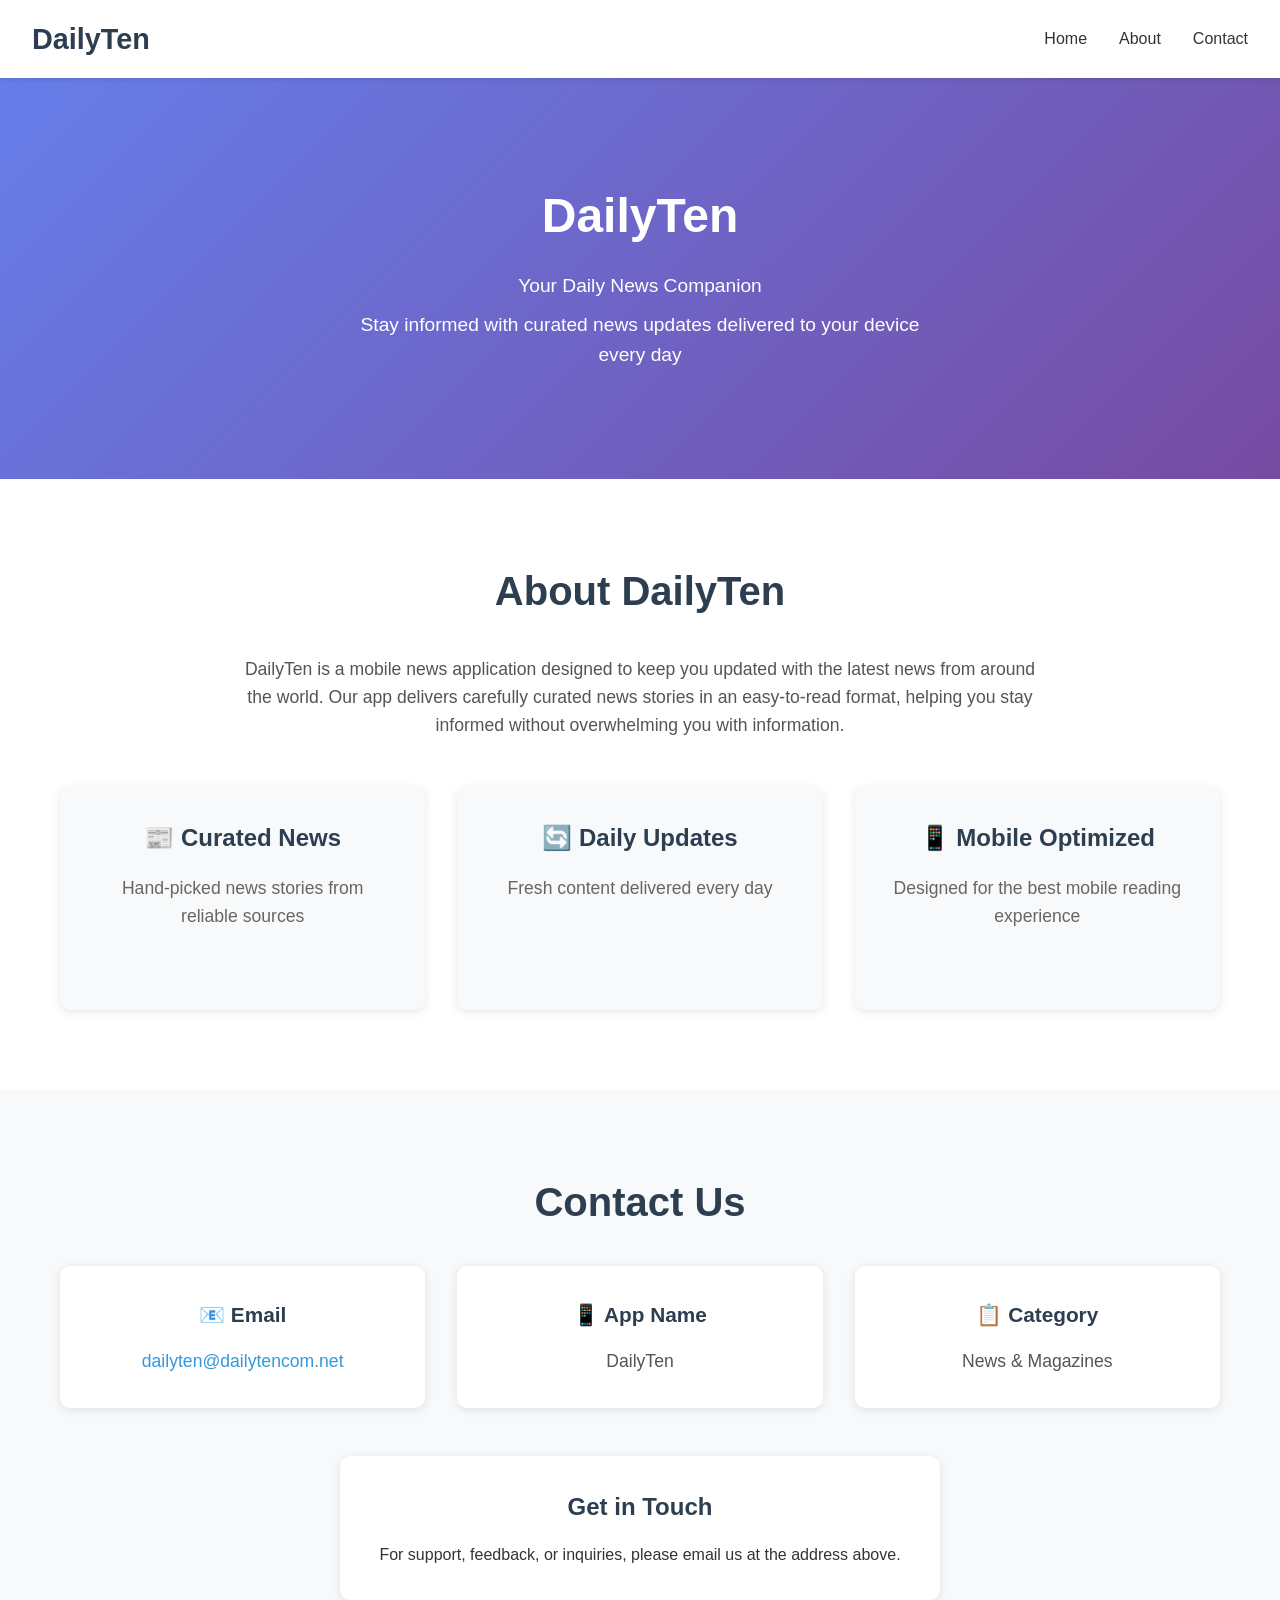
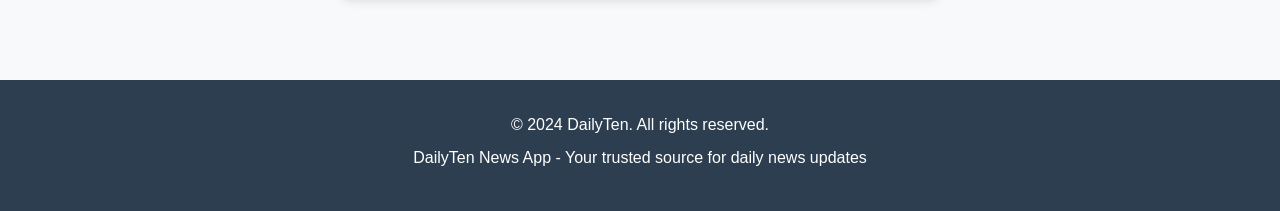
==== index.html @ e55a6d72 "Initial commit - DailyTen website with contact information" ====
<!DOCTYPE html>
<html lang="en">
<head>
    <meta charset="UTF-8">
    <meta name="viewport" content="width=device-width, initial-scale=1.0">
    <title>DailyTen - News App</title>
    <link rel="stylesheet" href="styles.css">
</head>
<body>
    <header>
        <nav>
            <div class="logo">
                <h1>DailyTen</h1>
            </div>
            <ul class="nav-links">
                <li><a href="#home">Home</a></li>
                <li><a href="#about">About</a></li>
                <li><a href="#contact">Contact</a></li>
            </ul>
        </nav>
    </header>

    <main>
        <section id="home" class="hero">
            <div class="hero-content">
                <h1>DailyTen</h1>
                <p>Your Daily News Companion</p>
                <p>Stay informed with curated news updates delivered to your device every day</p>
            </div>
        </section>

        <section id="about" class="about">
            <div class="container">
                <h2>About DailyTen</h2>
                <p>DailyTen is a mobile news application designed to keep you updated with the latest news from around the world. Our app delivers carefully curated news stories in an easy-to-read format, helping you stay informed without overwhelming you with information.</p>
                
                <div class="features">
                    <div class="feature">
                        <h3>📰 Curated News</h3>
                        <p>Hand-picked news stories from reliable sources</p>
                    </div>
                    <div class="feature">
                        <h3>🔄 Daily Updates</h3>
                        <p>Fresh content delivered every day</p>
                    </div>
                    <div class="feature">
                        <h3>📱 Mobile Optimized</h3>
                        <p>Designed for the best mobile reading experience</p>
                    </div>
                </div>
            </div>
        </section>

        <section id="contact" class="contact">
            <div class="container">
                <h2>Contact Us</h2>
                <div class="contact-info">
                    <div class="contact-item">
                        <h3>📧 Email</h3>
                        <p><a href="mailto:dailyten@dailytencom.net">dailyten@dailytencom.net</a></p>
                    </div>
                    <div class="contact-item">
                        <h3>📱 App Name</h3>
                        <p>DailyTen</p>
                    </div>
                    <div class="contact-item">
                        <h3>📋 Category</h3>
                        <p>News & Magazines</p>
                    </div>
                </div>
                
                <div class="contact-form">
                    <h3>Get in Touch</h3>
                    <p>For support, feedback, or inquiries, please email us at the address above.</p>
                </div>
            </div>
        </section>
    </main>

    <footer>
        <div class="container">
            <p>&copy; 2024 DailyTen. All rights reserved.</p>
            <p>DailyTen News App - Your trusted source for daily news updates</p>
        </div>
    </footer>
</body>
</html>
---- styles.css ----
* {
    margin: 0;
    padding: 0;
    box-sizing: border-box;
}

body {
    font-family: 'Arial', sans-serif;
    line-height: 1.6;
    color: #333;
    background-color: #f4f4f4;
}

.container {
    max-width: 1200px;
    margin: 0 auto;
    padding: 0 20px;
}

/* Header Styles */
header {
    background: #fff;
    box-shadow: 0 2px 5px rgba(0,0,0,0.1);
    position: sticky;
    top: 0;
    z-index: 100;
}

nav {
    display: flex;
    justify-content: space-between;
    align-items: center;
    padding: 1rem 2rem;
}

.logo h1 {
    color: #2c3e50;
    font-size: 1.8rem;
}

.nav-links {
    display: flex;
    list-style: none;
    gap: 2rem;
}

.nav-links a {
    text-decoration: none;
    color: #333;
    font-weight: 500;
    transition: color 0.3s;
}

.nav-links a:hover {
    color: #3498db;
}

/* Hero Section */
.hero {
    background: linear-gradient(135deg, #667eea 0%, #764ba2 100%);
    color: white;
    text-align: center;
    padding: 100px 0;
}

.hero-content h1 {
    font-size: 3rem;
    margin-bottom: 1rem;
}

.hero-content p {
    font-size: 1.2rem;
    margin-bottom: 0.5rem;
    max-width: 600px;
    margin-left: auto;
    margin-right: auto;
}

/* About Section */
.about {
    padding: 80px 0;
    background: white;
}

.about h2 {
    text-align: center;
    font-size: 2.5rem;
    margin-bottom: 2rem;
    color: #2c3e50;
}

.about p {
    text-align: center;
    font-size: 1.1rem;
    max-width: 800px;
    margin: 0 auto 3rem;
    color: #555;
}

.features {
    display: grid;
    grid-template-columns: repeat(auto-fit, minmax(300px, 1fr));
    gap: 2rem;
    margin-top: 3rem;
}

.feature {
    text-align: center;
    padding: 2rem;
    background: #f8f9fa;
    border-radius: 10px;
    box-shadow: 0 2px 10px rgba(0,0,0,0.1);
    transition: transform 0.3s;
}

.feature:hover {
    transform: translateY(-5px);
}

.feature h3 {
    font-size: 1.5rem;
    margin-bottom: 1rem;
    color: #2c3e50;
}

.feature p {
    color: #666;
}

/* Contact Section */
.contact {
    padding: 80px 0;
    background: #f8f9fa;
}

.contact h2 {
    text-align: center;
    font-size: 2.5rem;
    margin-bottom: 2rem;
    color: #2c3e50;
}

.contact-info {
    display: grid;
    grid-template-columns: repeat(auto-fit, minmax(250px, 1fr));
    gap: 2rem;
    margin-bottom: 3rem;
}

.contact-item {
    text-align: center;
    padding: 2rem;
    background: white;
    border-radius: 10px;
    box-shadow: 0 2px 10px rgba(0,0,0,0.1);
}

.contact-item h3 {
    font-size: 1.3rem;
    margin-bottom: 1rem;
    color: #2c3e50;
}

.contact-item p {
    font-size: 1.1rem;
    color: #555;
}

.contact-item a {
    color: #3498db;
    text-decoration: none;
}

.contact-item a:hover {
    text-decoration: underline;
}

.contact-form {
    text-align: center;
    background: white;
    padding: 2rem;
    border-radius: 10px;
    box-shadow: 0 2px 10px rgba(0,0,0,0.1);
    max-width: 600px;
    margin: 0 auto;
}

.contact-form h3 {
    font-size: 1.5rem;
    margin-bottom: 1rem;
    color: #2c3e50;
}

/* Footer */
footer {
    background: #2c3e50;
    color: white;
    text-align: center;
    padding: 2rem 0;
}

footer p {
    margin-bottom: 0.5rem;
}

/* Responsive Design */
@media (max-width: 768px) {
    .nav-links {
        display: none;
    }
    
    .hero-content h1 {
        font-size: 2rem;
    }
    
    .hero-content p {
        font-size: 1rem;
    }
    
    .features {
        grid-template-columns: 1fr;
    }
    
    .contact-info {
        grid-template-columns: 1fr;
    }
    
    nav {
        padding: 1rem;
    }
}
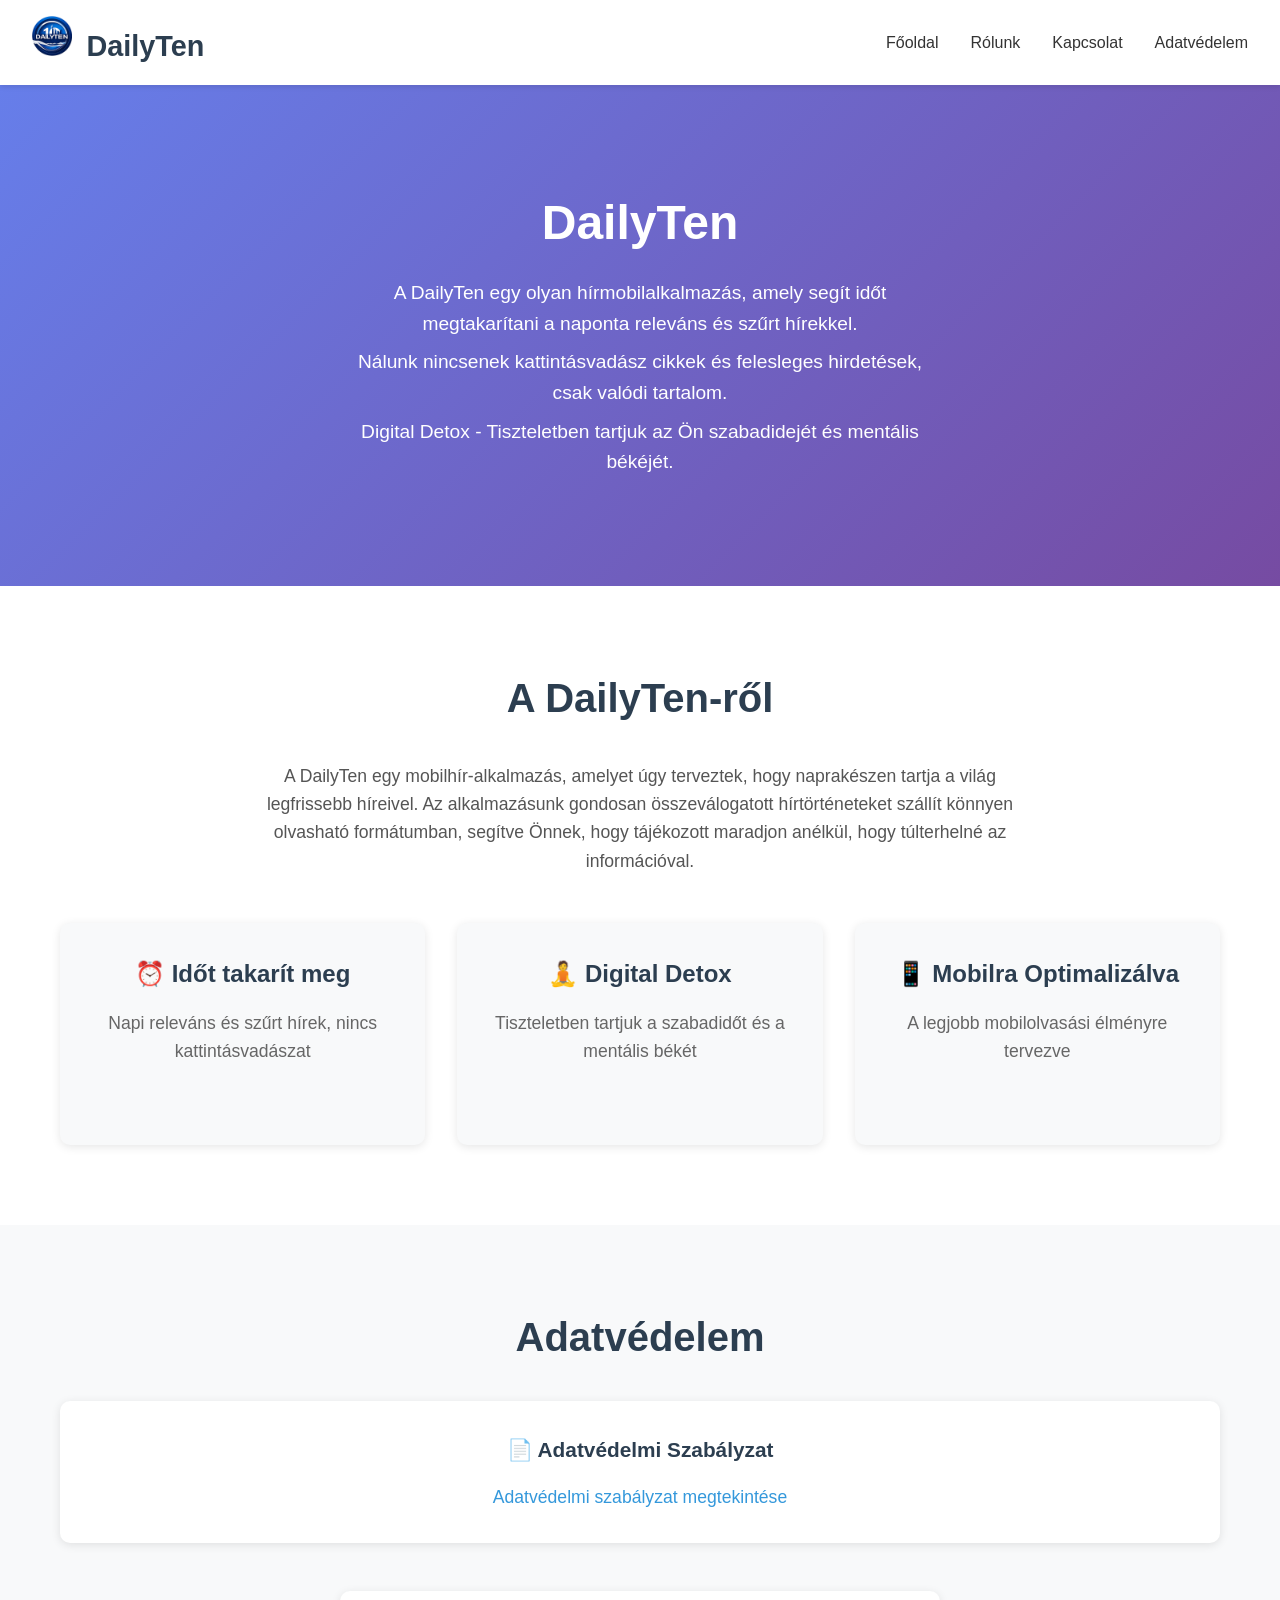
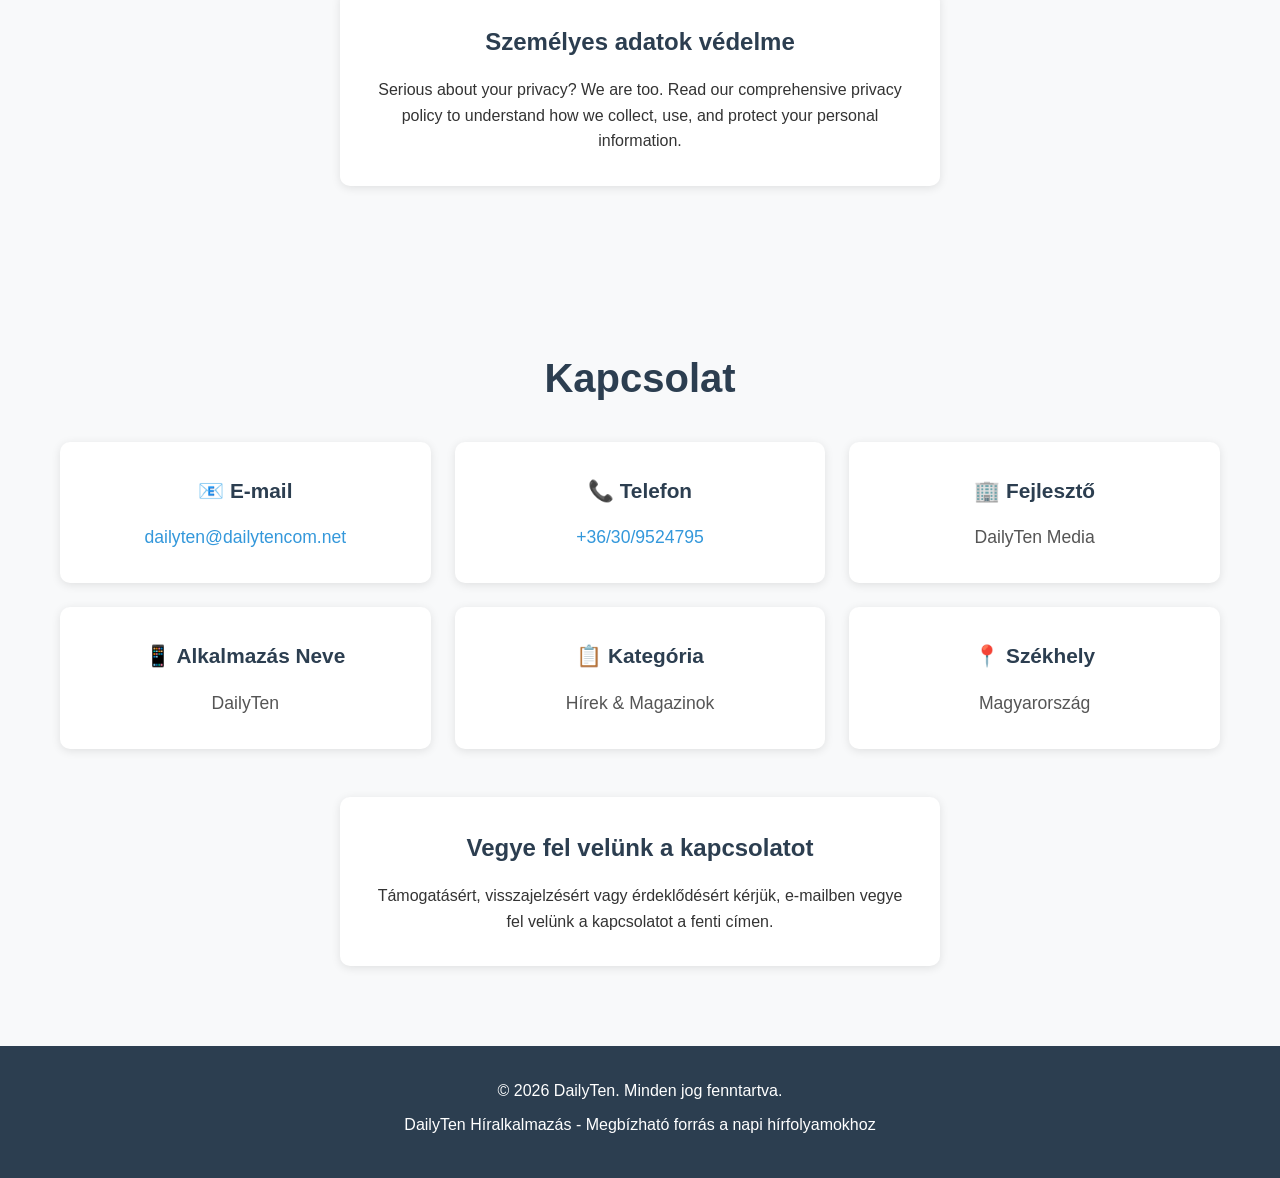
==== commit 5498c39a: "Update website with Hungarian content, privacy policy, and improved styling" ====
--- a/index.html
+++ b/index.html
@@ -1,21 +1,24 @@
 <!DOCTYPE html>
-<html lang="en">
+<html lang="hu">
 <head>
     <meta charset="UTF-8">
     <meta name="viewport" content="width=device-width, initial-scale=1.0">
-    <title>DailyTen - News App</title>
+    <title>DailyTen - Hírek Alkalmazás</title>
     <link rel="stylesheet" href="styles.css">
+    <link rel="icon" type="image/png" href="ic_launcher.png">
 </head>
 <body>
     <header>
         <nav>
             <div class="logo">
-                <h1>DailyTen</h1>
+                <img src="ic_launcher.png" alt="DailyTen Logo" style="height: 40px; width: 40px; margin-right: 10px;">
+                <h1 style="display: inline;">DailyTen</h1>
             </div>
             <ul class="nav-links">
-                <li><a href="#home">Home</a></li>
-                <li><a href="#about">About</a></li>
-                <li><a href="#contact">Contact</a></li>
+                <li><a href="#home">Főoldal</a></li>
+                <li><a href="#about">Rólunk</a></li>
+                <li><a href="#contact">Kapcsolat</a></li>
+                <li><a href="privacy.html">Adatvédelem</a></li>
             </ul>
         </nav>
     </header>
@@ -24,54 +27,84 @@
         <section id="home" class="hero">
             <div class="hero-content">
                 <h1>DailyTen</h1>
-                <p>Your Daily News Companion</p>
-                <p>Stay informed with curated news updates delivered to your device every day</p>
+                <p>A DailyTen egy olyan hírmobilalkalmazás, amely segít időt megtakarítani a naponta releváns és szűrt hírekkel.</p>
+                <p>Nálunk nincsenek kattintásvadász cikkek és felesleges hirdetések, csak valódi tartalom.</p>
+                <p>Digital Detox - Tiszteletben tartjuk az Ön szabadidejét és mentális békéjét.</p>
             </div>
         </section>
 
         <section id="about" class="about">
             <div class="container">
-                <h2>About DailyTen</h2>
-                <p>DailyTen is a mobile news application designed to keep you updated with the latest news from around the world. Our app delivers carefully curated news stories in an easy-to-read format, helping you stay informed without overwhelming you with information.</p>
+                <h2>A DailyTen-ről</h2>
+                <p>A DailyTen egy mobilhír-alkalmazás, amelyet úgy terveztek, hogy naprakészen tartja a világ legfrissebb híreivel. Az alkalmazásunk gondosan összeválogatott hírtörténeteket szállít könnyen olvasható formátumban, segítve Önnek, hogy tájékozott maradjon anélkül, hogy túlterhelné az információval.</p>
                 
                 <div class="features">
                     <div class="feature">
-                        <h3>📰 Curated News</h3>
-                        <p>Hand-picked news stories from reliable sources</p>
+                        <h3>⏰ Időt takarít meg</h3>
+                        <p>Napi releváns és szűrt hírek, nincs kattintásvadászat</p>
                     </div>
                     <div class="feature">
-                        <h3>🔄 Daily Updates</h3>
-                        <p>Fresh content delivered every day</p>
+                        <h3>🧘 Digital Detox</h3>
+                        <p>Tiszteletben tartjuk a szabadidőt és a mentális békét</p>
                     </div>
                     <div class="feature">
-                        <h3>📱 Mobile Optimized</h3>
-                        <p>Designed for the best mobile reading experience</p>
+                        <h3>📱 Mobilra Optimalizálva</h3>
+                        <p>A legjobb mobilolvasási élményre tervezve</p>
                     </div>
+                </div>
+            </div>
+        </section>
+
+        <section id="privacy" class="contact">
+            <div class="container">
+                <h2>Adatvédelem</h2>
+                <div class="contact-info">
+                    <div class="contact-item">
+                        <h3>📄 Adatvédelmi Szabályzat</h3>
+                        <p><a href="privacy.html">Adatvédelmi szabályzat megtekintése</a></p>
+                    </div>
+                </div>
+                
+                <div class="contact-form">
+                    <h3>Személyes adatok védelme</h3>
+                    <p>Serious about your privacy? We are too. Read our comprehensive privacy policy to understand how we collect, use, and protect your personal information.</p>
                 </div>
             </div>
         </section>
 
         <section id="contact" class="contact">
             <div class="container">
-                <h2>Contact Us</h2>
+                <h2>Kapcsolat</h2>
                 <div class="contact-info">
                     <div class="contact-item">
-                        <h3>📧 Email</h3>
+                        <h3>📧 E-mail</h3>
                         <p><a href="mailto:dailyten@dailytencom.net">dailyten@dailytencom.net</a></p>
                     </div>
                     <div class="contact-item">
-                        <h3>📱 App Name</h3>
+                        <h3>📞 Telefon</h3>
+                        <p><a href="tel:+36309524795">+36/30/9524795</a></p>
+                    </div>
+                    <div class="contact-item">
+                        <h3>🏢 Fejlesztő</h3>
+                        <p>DailyTen Media</p>
+                    </div>
+                    <div class="contact-item">
+                        <h3>📱 Alkalmazás Neve</h3>
                         <p>DailyTen</p>
                     </div>
                     <div class="contact-item">
-                        <h3>📋 Category</h3>
-                        <p>News & Magazines</p>
+                        <h3>📋 Kategória</h3>
+                        <p>Hírek & Magazinok</p>
+                    </div>
+                    <div class="contact-item">
+                        <h3>📍 Székhely</h3>
+                        <p>Magyarország</p>
                     </div>
                 </div>
                 
                 <div class="contact-form">
-                    <h3>Get in Touch</h3>
-                    <p>For support, feedback, or inquiries, please email us at the address above.</p>
+                    <h3>Vegye fel velünk a kapcsolatot</h3>
+                    <p>Támogatásért, visszajelzésért vagy érdeklődésért kérjük, e-mailben vegye fel velünk a kapcsolatot a fenti címen.</p>
                 </div>
             </div>
         </section>
@@ -79,8 +112,8 @@
 
     <footer>
         <div class="container">
-            <p>&copy; 2024 DailyTen. All rights reserved.</p>
-            <p>DailyTen News App - Your trusted source for daily news updates</p>
+            <p>&copy; 2026 DailyTen. Minden jog fenntartva.</p>
+            <p>DailyTen Híralkalmazás - Megbízható forrás a napi hírfolyamokhoz</p>
         </div>
     </footer>
 </body>
--- a/styles.css
+++ b/styles.css
@@ -142,17 +142,27 @@
 
 .contact-info {
     display: grid;
-    grid-template-columns: repeat(auto-fit, minmax(250px, 1fr));
-    gap: 2rem;
+    grid-template-columns: repeat(auto-fit, minmax(280px, 1fr));
+    gap: 1.5rem;
     margin-bottom: 3rem;
 }
 
 .contact-item {
     text-align: center;
-    padding: 2rem;
+    padding: 2rem 1.5rem;
     background: white;
     border-radius: 10px;
     box-shadow: 0 2px 10px rgba(0,0,0,0.1);
+    transition: transform 0.3s ease, box-shadow 0.3s ease;
+    min-height: 140px;
+    display: flex;
+    flex-direction: column;
+    justify-content: center;
+}
+
+.contact-item:hover {
+    transform: translateY(-5px);
+    box-shadow: 0 5px 20px rgba(0,0,0,0.15);
 }
 
 .contact-item h3 {
